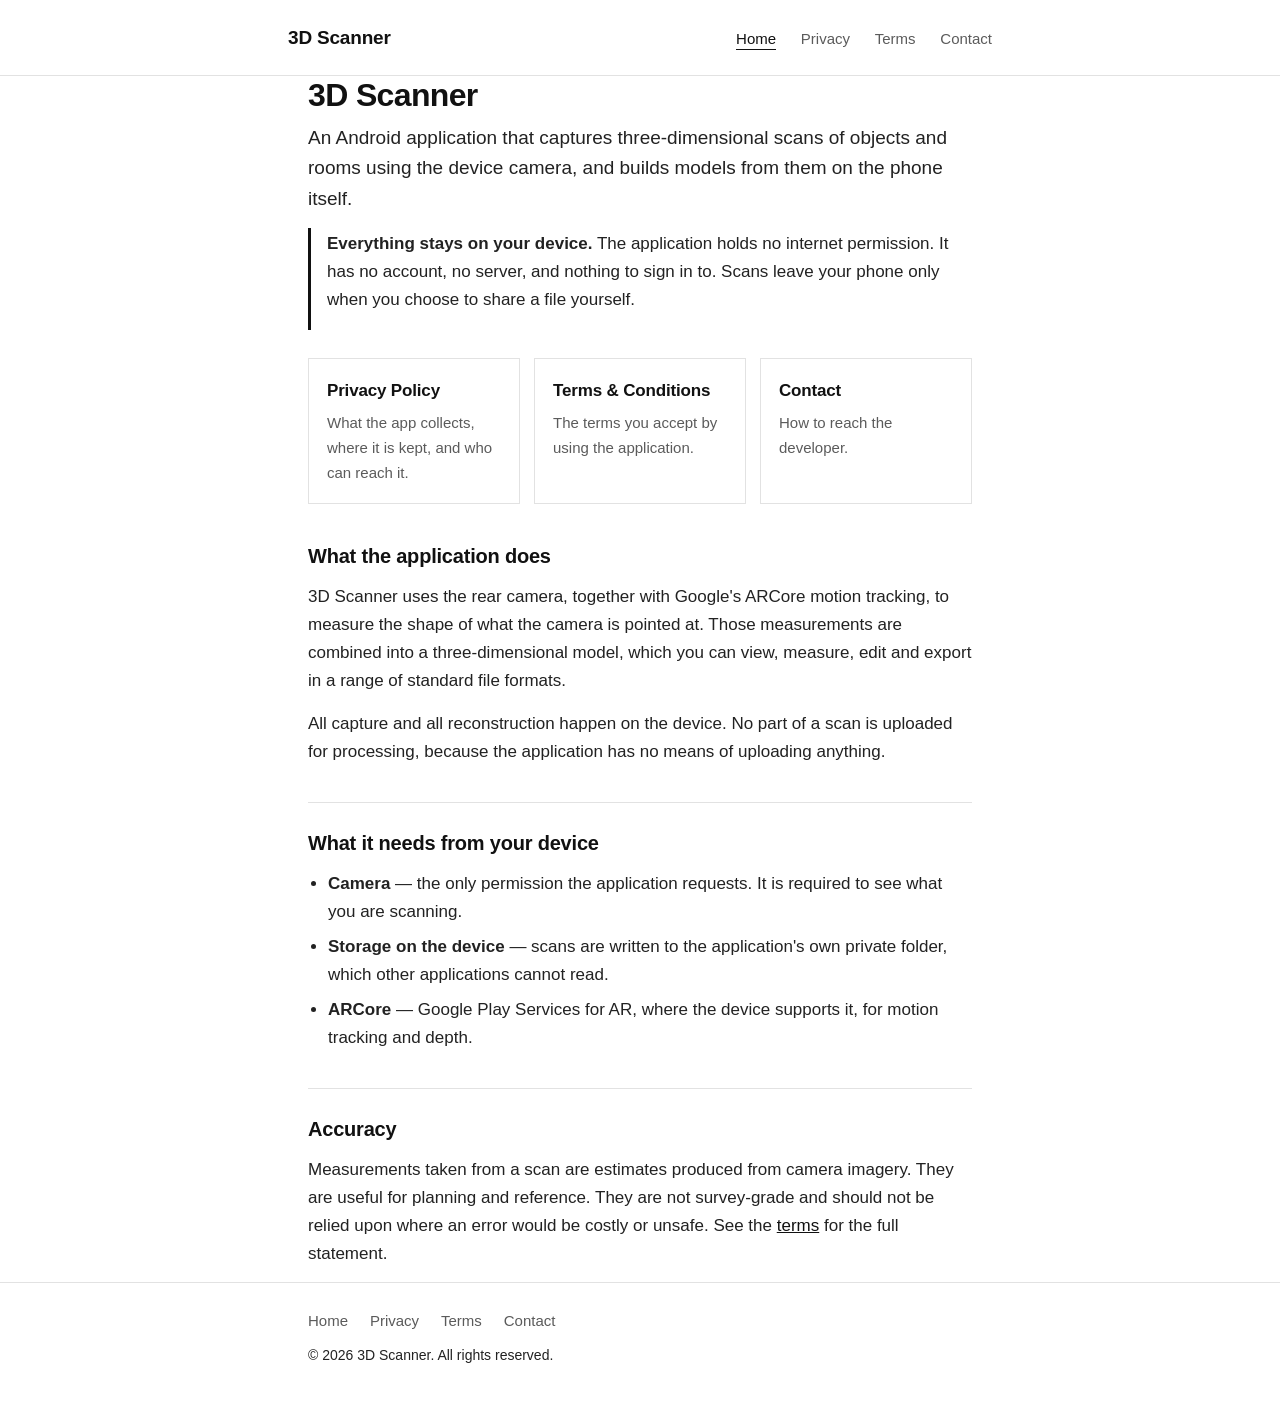
==== index.html @ 054e2dff "Legal pages for the 3D Scanner Android application Privacy policy, terms and contact, as static HTML" ====
<!DOCTYPE html>
<html lang="en">
<head>
<meta charset="utf-8">
<meta name="viewport" content="width=device-width, initial-scale=1">
<title>3D Scanner — Legal</title>
<meta name="description" content="Privacy policy, terms and contact details for the 3D Scanner Android application.">
<link rel="stylesheet" href="style.css">
</head>
<body>

<header>
  <div class="wrap bar">
    <a class="brand" href="index.html">3D Scanner</a>
    <nav>
      <a href="index.html" aria-current="page">Home</a>
      <a href="privacy.html">Privacy</a>
      <a href="terms.html">Terms</a>
      <a href="contact.html">Contact</a>
    </nav>
  </div>
</header>

<main class="wrap">
  <h1>3D Scanner</h1>
  <p class="lede">
    An Android application that captures three-dimensional scans of objects and
    rooms using the device camera, and builds models from them on the phone
    itself.
  </p>

  <div class="note">
    <p>
      <strong>Everything stays on your device.</strong> The application holds no
      internet permission. It has no account, no server, and nothing to sign in
      to. Scans leave your phone only when you choose to share a file yourself.
    </p>
  </div>

  <div class="cards">
    <a class="card" href="privacy.html">
      <h2>Privacy Policy</h2>
      <p>What the app collects, where it is kept, and who can reach it.</p>
    </a>
    <a class="card" href="terms.html">
      <h2>Terms &amp; Conditions</h2>
      <p>The terms you accept by using the application.</p>
    </a>
    <a class="card" href="contact.html">
      <h2>Contact</h2>
      <p>How to reach the developer.</p>
    </a>
  </div>

  <h2>What the application does</h2>
  <p>
    3D Scanner uses the rear camera, together with Google's ARCore motion
    tracking, to measure the shape of what the camera is pointed at. Those
    measurements are combined into a three-dimensional model, which you can
    view, measure, edit and export in a range of standard file formats.
  </p>
  <p>
    All capture and all reconstruction happen on the device. No part of a scan
    is uploaded for processing, because the application has no means of
    uploading anything.
  </p>

  <h2>What it needs from your device</h2>
  <ul>
    <li>
      <strong>Camera</strong> — the only permission the application requests. It
      is required to see what you are scanning.
    </li>
    <li>
      <strong>Storage on the device</strong> — scans are written to the
      application's own private folder, which other applications cannot read.
    </li>
    <li>
      <strong>ARCore</strong> — Google Play Services for AR, where the device
      supports it, for motion tracking and depth.
    </li>
  </ul>

  <h2>Accuracy</h2>
  <p>
    Measurements taken from a scan are estimates produced from camera imagery.
    They are useful for planning and reference. They are not survey-grade and
    should not be relied upon where an error would be costly or unsafe. See the
    <a href="terms.html">terms</a> for the full statement.
  </p>
</main>

<footer>
  <div class="wrap">
    <nav>
      <a href="index.html">Home</a>
      <a href="privacy.html">Privacy</a>
      <a href="terms.html">Terms</a>
      <a href="contact.html">Contact</a>
    </nav>
    <p>© 2026 3D Scanner. All rights reserved.</p>
  </div>
</footer>

</body>
</html>
---- style.css ----
/*
 * 3D Scanner — legal pages.
 *
 * Black and white, no images, no fonts to fetch, no scripts. These pages are
 * read once by a person deciding whether to trust the application and once by a
 * reviewer checking it has a policy at all; both are better served by text that
 * loads instantly than by anything else.
 */

:root {
    --ink: #111111;
    --paper: #ffffff;
    --muted: #5b5b5b;
    --rule: #e2e2e2;
    --measure: 44rem;
}

* {
    box-sizing: border-box;
}

html {
    -webkit-text-size-adjust: 100%;
}

body {
    margin: 0;
    background: var(--paper);
    color: var(--ink);
    font: 400 17px/1.65 -apple-system, BlinkMacSystemFont, "Segoe UI", Roboto,
        "Helvetica Neue", Arial, sans-serif;
}

.wrap {
    max-width: var(--measure);
    margin: 0 auto;
    padding: 0 20px;
}

/* ---------------------------------------------------------------- header */

header {
    border-bottom: 1px solid var(--rule);
}

.bar {
    display: flex;
    flex-wrap: wrap;
    align-items: baseline;
    gap: 8px 24px;
    padding: 22px 0;
}

.brand {
    font-size: 19px;
    font-weight: 600;
    letter-spacing: -0.01em;
    text-decoration: none;
    color: var(--ink);
    margin-right: auto;
}

nav a {
    color: var(--muted);
    text-decoration: none;
    font-size: 15px;
    padding-bottom: 2px;
    border-bottom: 1px solid transparent;
}

nav a + a {
    margin-left: 20px;
}

nav a:hover,
nav a:focus {
    color: var(--ink);
    border-bottom-color: var(--ink);
}

nav a[aria-current="page"] {
    color: var(--ink);
    border-bottom-color: var(--ink);
}

/* ------------------------------------------------------------------ page */

main {
    padding: 40px 0 64px;
}

h1 {
    font-size: 32px;
    line-height: 1.2;
    letter-spacing: -0.02em;
    margin: 0 0 8px;
}

.updated {
    color: var(--muted);
    font-size: 14px;
    margin: 0 0 36px;
}

h2 {
    font-size: 20px;
    letter-spacing: -0.01em;
    margin: 36px 0 10px;
    padding-top: 24px;
    border-top: 1px solid var(--rule);
}

h2:first-of-type {
    border-top: 0;
    padding-top: 0;
}

h3 {
    font-size: 16px;
    margin: 22px 0 6px;
}

p,
li {
    color: #222;
}

p {
    margin: 0 0 14px;
}

ul {
    margin: 0 0 14px;
    padding-left: 20px;
}

li {
    margin-bottom: 7px;
}

strong {
    font-weight: 600;
}

a {
    color: var(--ink);
}

/* A statement that matters more than the paragraph around it. */
.note {
    border-left: 3px solid var(--ink);
    padding: 2px 0 2px 16px;
    margin: 0 0 16px;
}

.lede {
    font-size: 19px;
    line-height: 1.6;
}

.cards {
    display: grid;
    gap: 14px;
    grid-template-columns: repeat(auto-fit, minmax(210px, 1fr));
    margin: 28px 0 8px;
}

.card {
    border: 1px solid var(--rule);
    padding: 18px;
    text-decoration: none;
    color: var(--ink);
    display: block;
}

.card:hover,
.card:focus {
    border-color: var(--ink);
}

.card h2 {
    border: 0;
    padding: 0;
    margin: 0 0 6px;
    font-size: 17px;
}

.card p {
    margin: 0;
    color: var(--muted);
    font-size: 15px;
}

/* ---------------------------------------------------------------- footer */

footer {
    border-top: 1px solid var(--rule);
    padding: 26px 0 40px;
    color: var(--muted);
    font-size: 14px;
}

footer nav {
    margin-bottom: 10px;
}

footer nav a + a {
    margin-left: 18px;
}

/* ------------------------------------------------------------ small screens */

@media (max-width: 520px) {
    body {
        font-size: 16px;
    }

    h1 {
        font-size: 27px;
    }

    h2 {
        font-size: 18px;
    }

    nav a + a {
        margin-left: 16px;
    }

    .bar {
        padding: 18px 0;
    }
}

/* Printed policies are a real thing reviewers do. */
@media print {
    header nav,
    footer nav {
        display: none;
    }

    body {
        font-size: 12pt;
    }
}
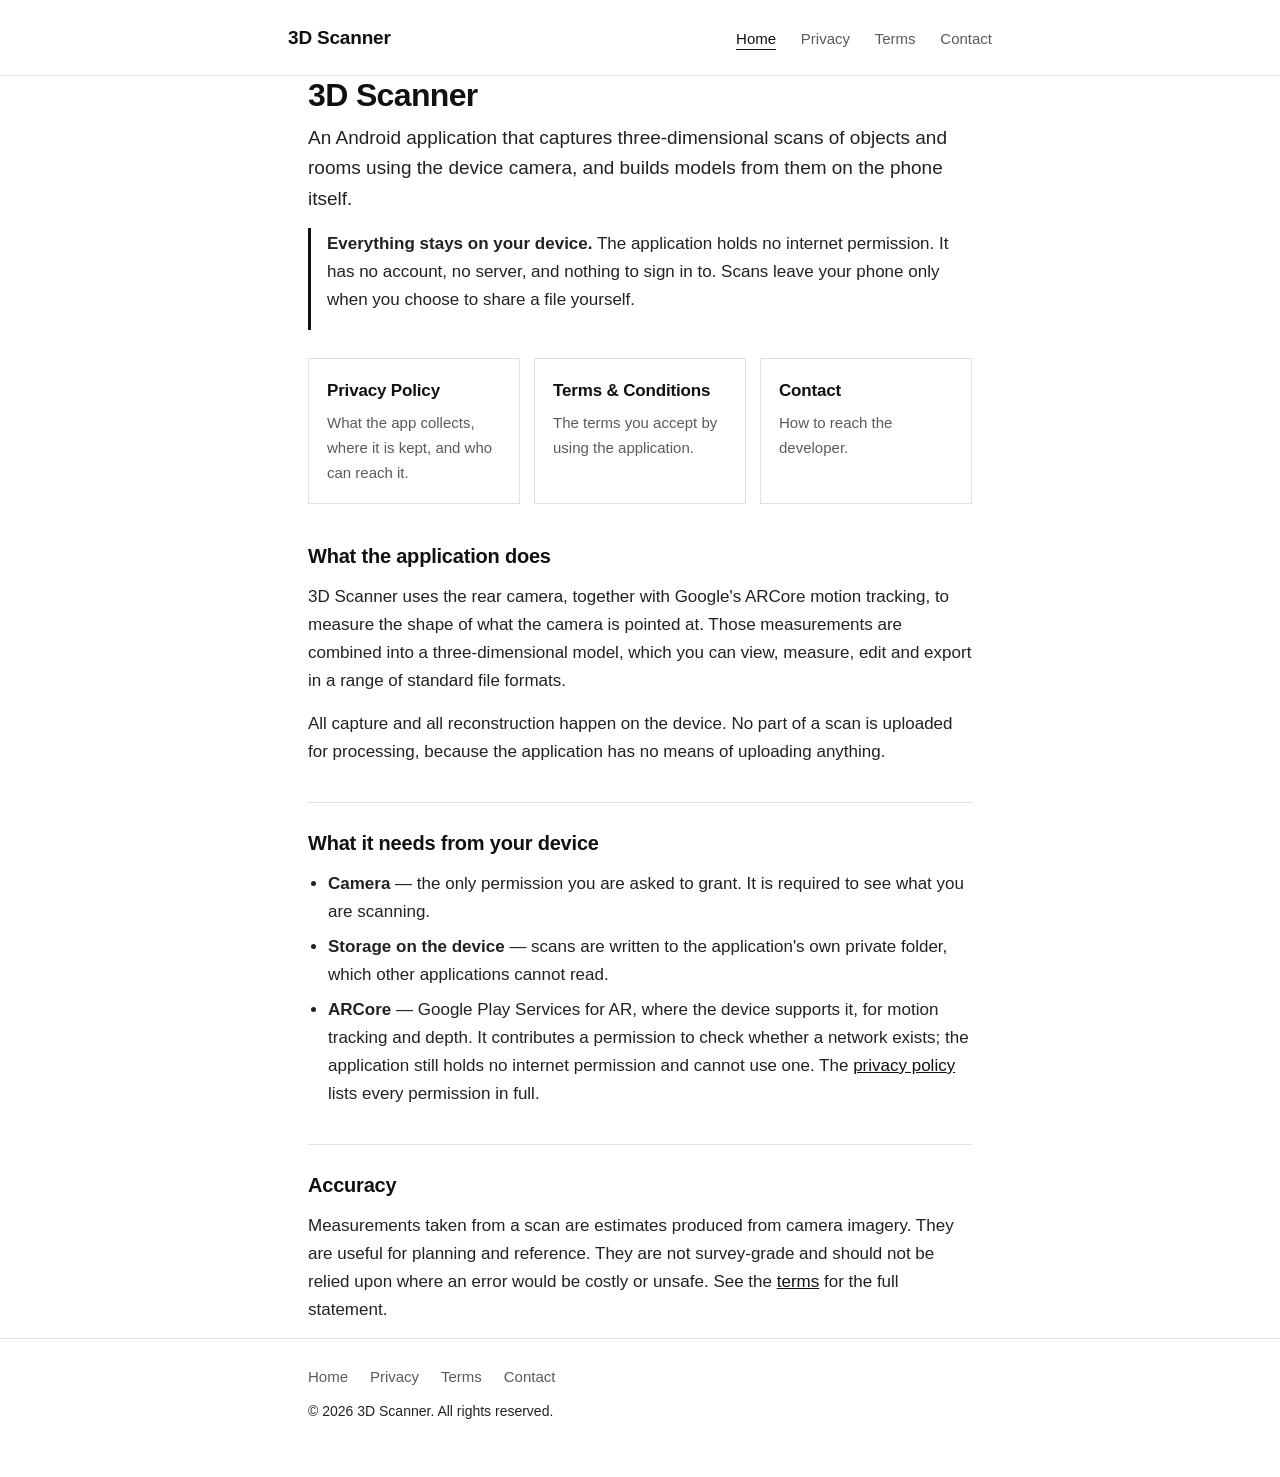
==== commit c7460d09: "List every declared permission, not just the one we ask for The policy said camera was the only perm" ====
--- a/index.html
+++ b/index.html
@@ -68,7 +68,7 @@
   <h2>What it needs from your device</h2>
   <ul>
     <li>
-      <strong>Camera</strong> — the only permission the application requests. It
+      <strong>Camera</strong> — the only permission you are asked to grant. It
       is required to see what you are scanning.
     </li>
     <li>
@@ -77,7 +77,10 @@
     </li>
     <li>
       <strong>ARCore</strong> — Google Play Services for AR, where the device
-      supports it, for motion tracking and depth.
+      supports it, for motion tracking and depth. It contributes a permission to
+      check whether a network exists; the application still holds no internet
+      permission and cannot use one. The
+      <a href="privacy.html">privacy policy</a> lists every permission in full.
     </li>
   </ul>
 
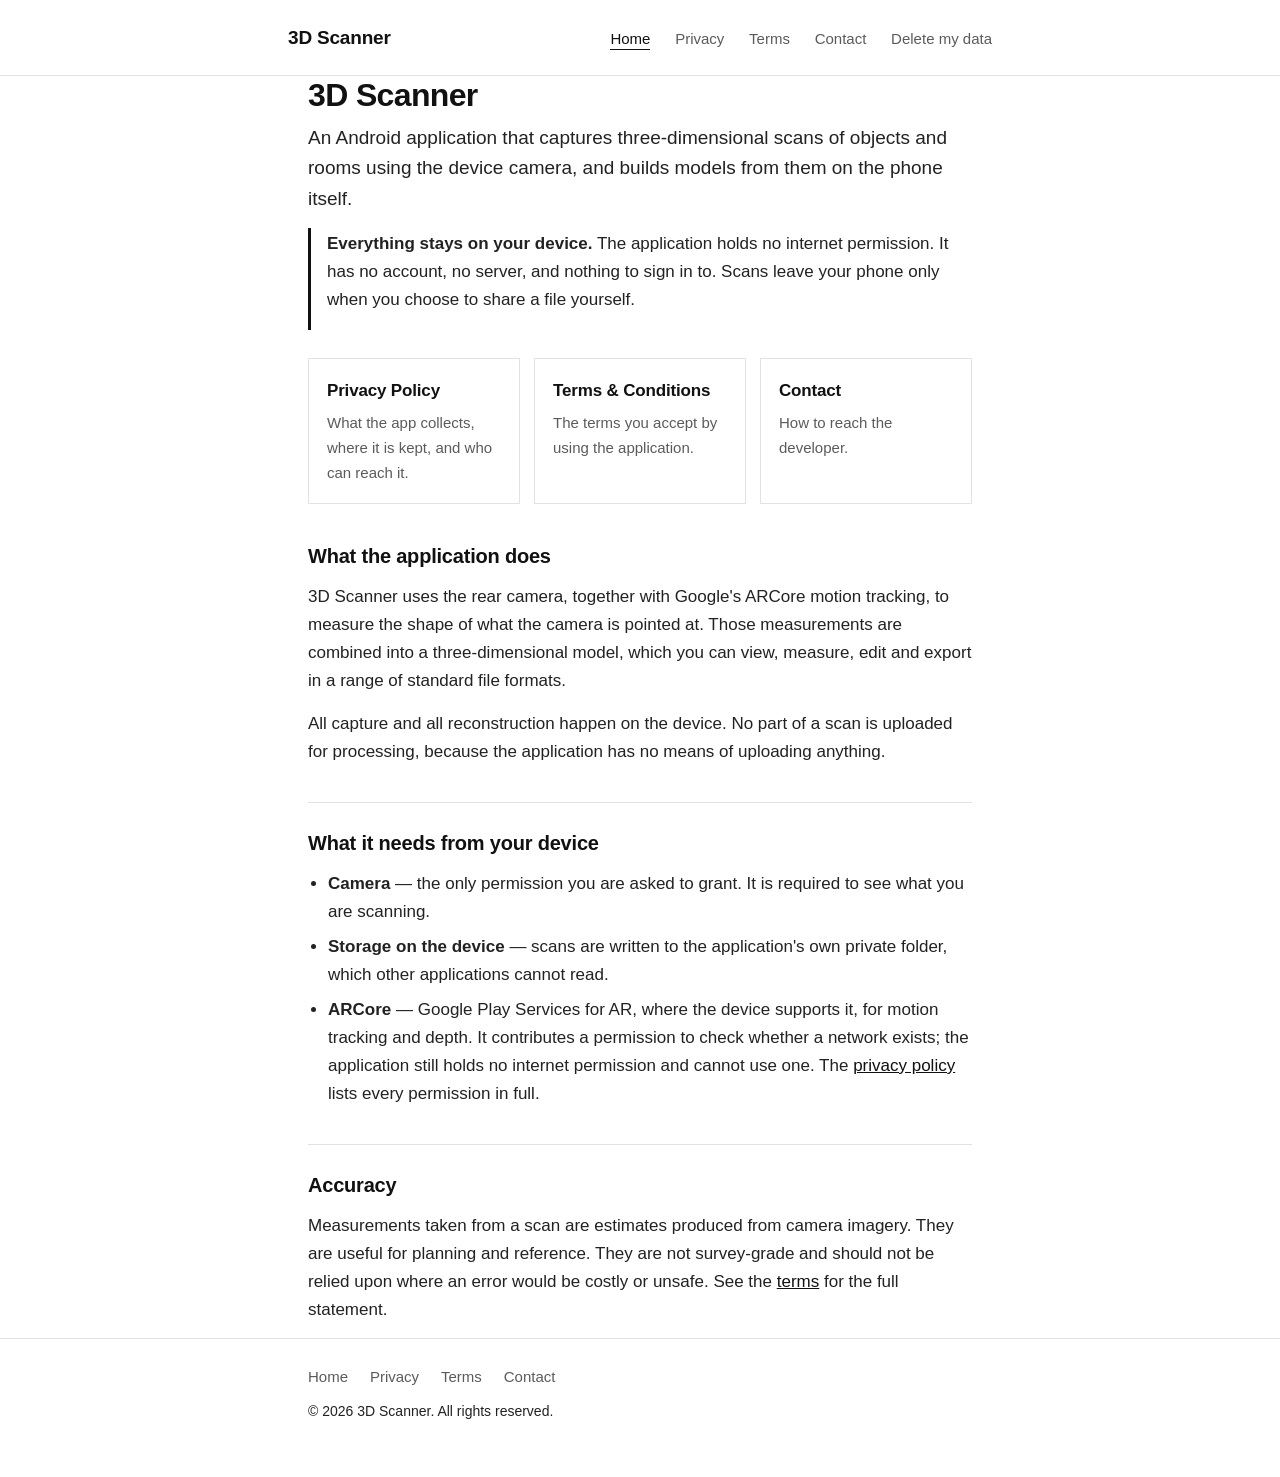
==== commit 665c7809: "Link the deletion page from every footer The first attempt matched a footer markup this site does no" ====
--- a/index.html
+++ b/index.html
@@ -17,6 +17,7 @@
       <a href="privacy.html">Privacy</a>
       <a href="terms.html">Terms</a>
       <a href="contact.html">Contact</a>
+      <a href="delete-data.html">Delete my data</a>
     </nav>
   </div>
 </header>
